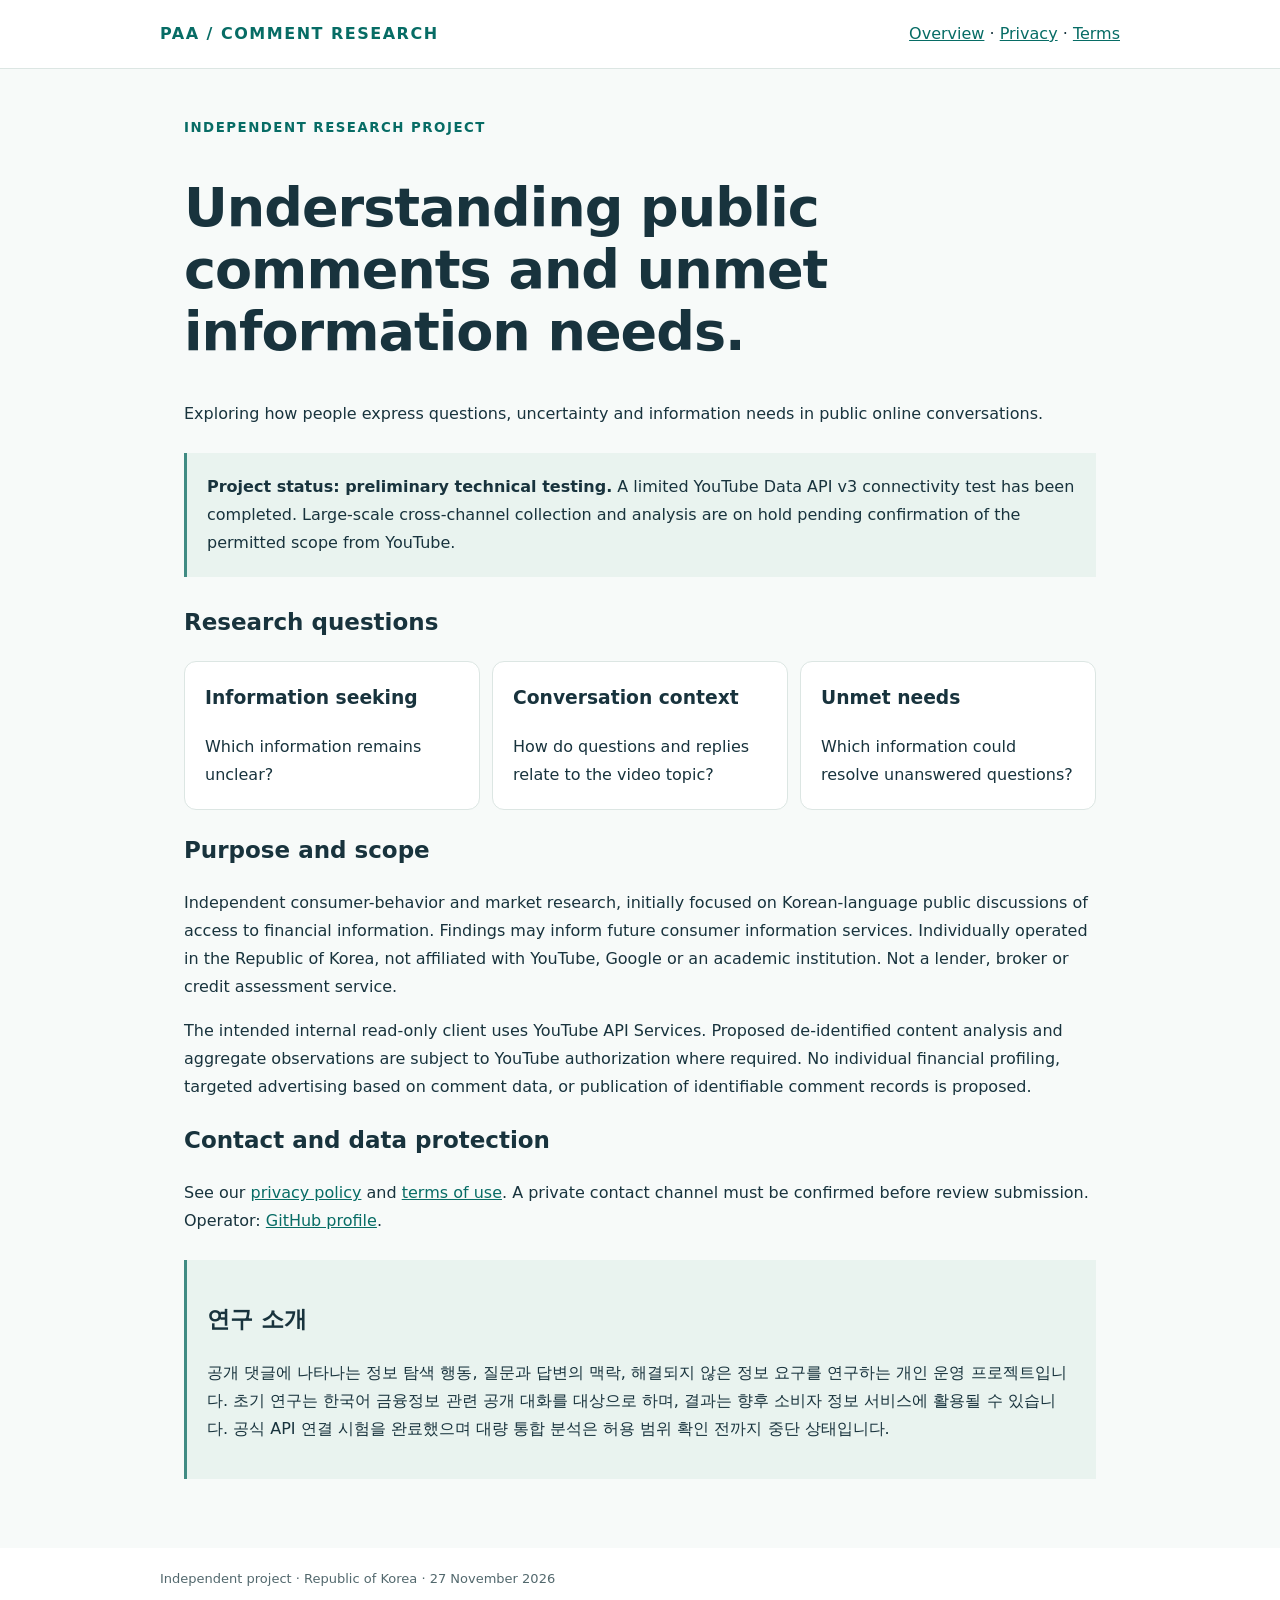
==== index.html @ 258e10ae "Add files via upload" ====
﻿<!doctype html><html lang="en"><meta charset="utf-8"><meta name="viewport" content="width=device-width,initial-scale=1"><title>PAA Comment Research</title><link rel="stylesheet" href="style.css"><header><b>PAA / COMMENT RESEARCH</b><nav><a href="index.html">Overview</a> · <a href="privacy.html">Privacy</a> · <a href="terms.html">Terms</a></nav></header><main><small>INDEPENDENT RESEARCH PROJECT</small><h1>Understanding public comments and unmet information needs.</h1><p>Exploring how people express questions, uncertainty and information needs in public online conversations.</p><aside><b>Project status: preliminary technical testing.</b> A limited YouTube Data API v3 connectivity test has been completed. Large-scale cross-channel collection and analysis are on hold pending confirmation of the permitted scope from YouTube.</aside><h2>Research questions</h2><section><article><h3>Information seeking</h3>Which information remains unclear?</article><article><h3>Conversation context</h3>How do questions and replies relate to the video topic?</article><article><h3>Unmet needs</h3>Which information could resolve unanswered questions?</article></section><h2>Purpose and scope</h2><p>Independent consumer-behavior and market research, initially focused on Korean-language public discussions of access to financial information. Findings may inform future consumer information services. Individually operated in the Republic of Korea, not affiliated with YouTube, Google or an academic institution. Not a lender, broker or credit assessment service.</p><p>The intended internal read-only client uses YouTube API Services. Proposed de-identified content analysis and aggregate observations are subject to YouTube authorization where required. No individual financial profiling, targeted advertising based on comment data, or publication of identifiable comment records is proposed.</p><h2>Contact and data protection</h2><p>See our <a href="privacy.html">privacy policy</a> and <a href="terms.html">terms of use</a>. A private contact channel must be confirmed before review submission. Operator: <a href="https://github.com/kmjj4269-metro">GitHub profile</a>.</p><aside lang="ko"><h2>연구 소개</h2><p>공개 댓글에 나타나는 정보 탐색 행동, 질문과 답변의 맥락, 해결되지 않은 정보 요구를 연구하는 개인 운영 프로젝트입니다. 초기 연구는 한국어 금융정보 관련 공개 대화를 대상으로 하며, 결과는 향후 소비자 정보 서비스에 활용될 수 있습니다. 공식 API 연결 시험을 완료했으며 대량 통합 분석은 허용 범위 확인 전까지 중단 상태입니다.</p></aside></main><footer>Independent project · Republic of Korea · 27 November 2026</footer></html>
---- style.css ----
﻿*{box-sizing:border-box}body{margin:0;background:#f7faf9;color:#18333d;font:16px/1.75 system-ui,sans-serif}header,footer{padding:20px max(24px,calc((100vw - 960px)/2));background:white;border-bottom:1px solid #dce6e3;display:flex;justify-content:space-between;gap:16px;flex-wrap:wrap}main{max-width:960px;margin:auto;padding:44px 24px}a{color:#076c65}small,header b{color:#076c65;font-weight:700;letter-spacing:1.5px}h1{font-size:clamp(32px,5vw,54px);line-height:1.15;letter-spacing:-1px}h2{font-size:23px}aside{margin:25px 0;padding:20px;background:#e9f3ef;border-left:3px solid #408b83}section{display:grid;grid-template-columns:repeat(3,1fr);gap:12px}article{background:white;padding:20px;border:1px solid #dce6e3;border-radius:12px}h3{margin-top:0}footer{font-size:13px;color:#52686d}@media(max-width:650px){section{grid-template-columns:1fr}main{padding-top:24px}}
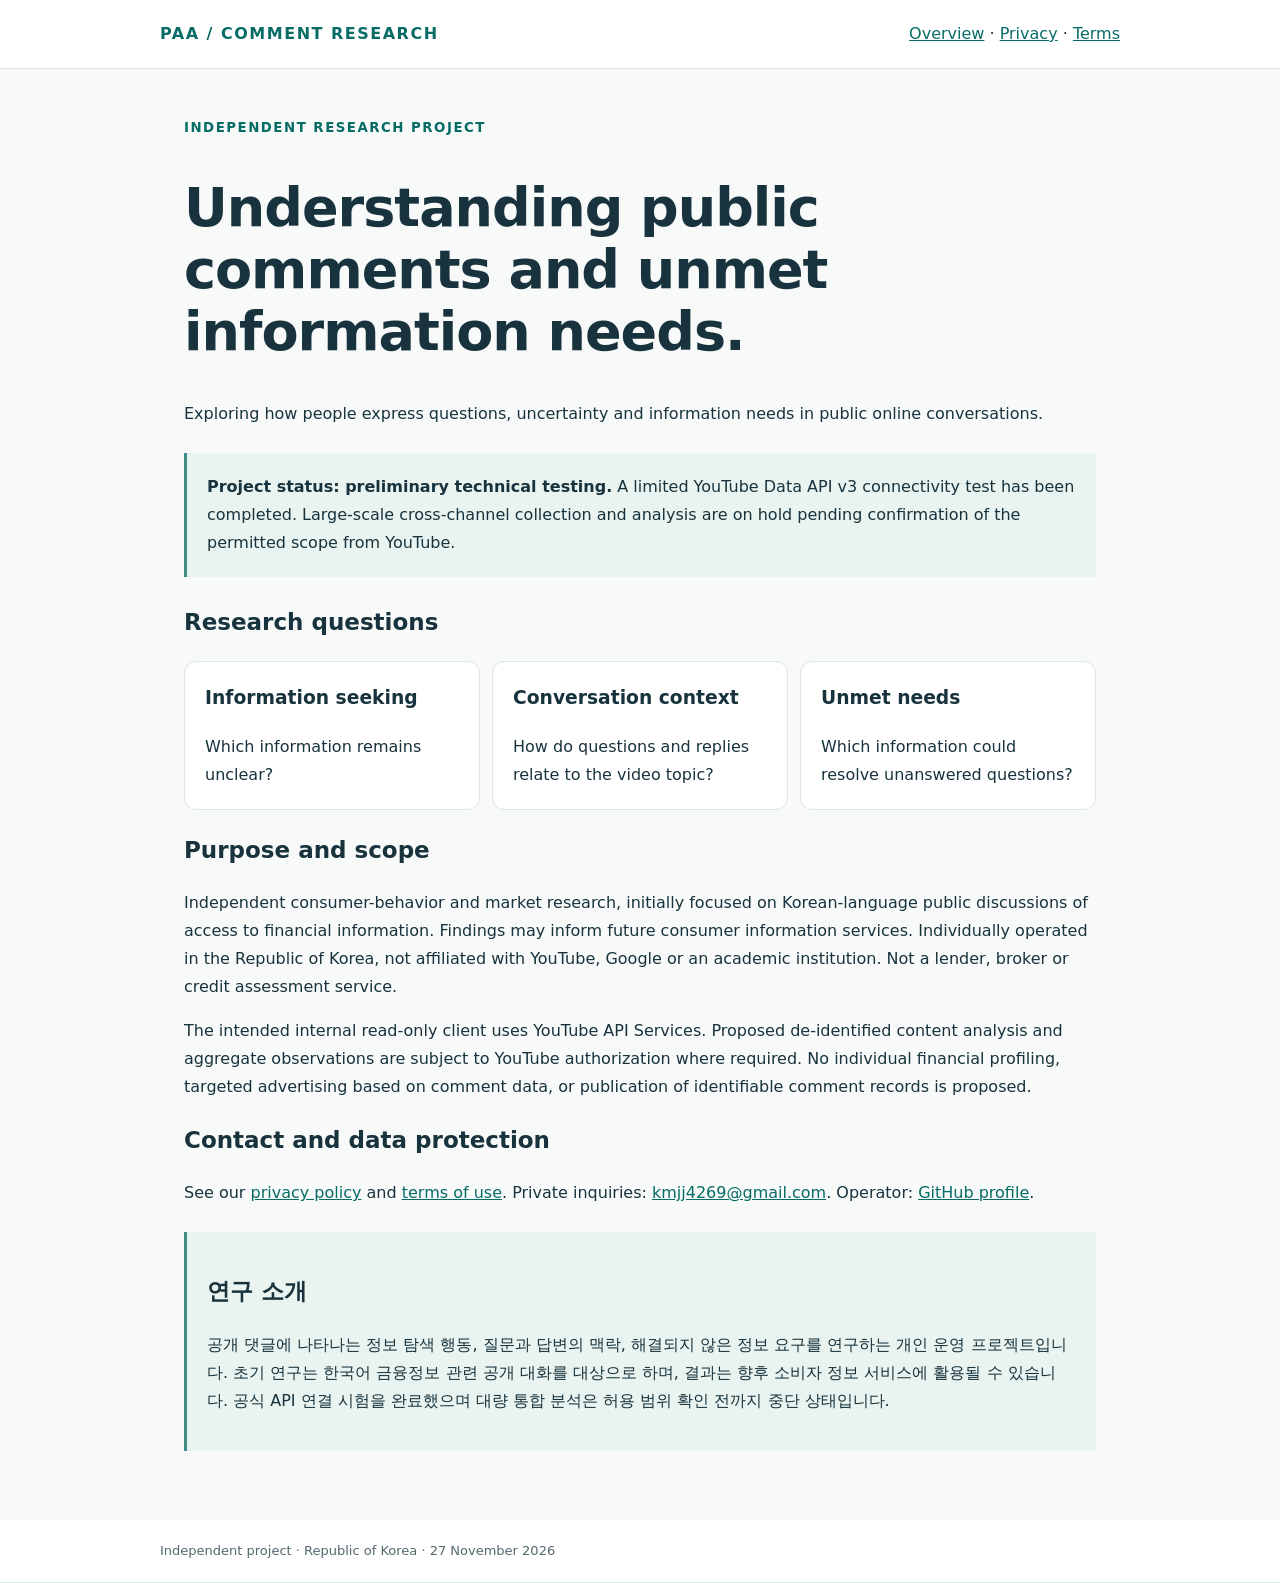
==== commit 0b806286: "Add files via upload" ====
--- a/index.html
+++ b/index.html
@@ -1 +1 @@
-﻿<!doctype html><html lang="en"><meta charset="utf-8"><meta name="viewport" content="width=device-width,initial-scale=1"><title>PAA Comment Research</title><link rel="stylesheet" href="style.css"><header><b>PAA / COMMENT RESEARCH</b><nav><a href="index.html">Overview</a> · <a href="privacy.html">Privacy</a> · <a href="terms.html">Terms</a></nav></header><main><small>INDEPENDENT RESEARCH PROJECT</small><h1>Understanding public comments and unmet information needs.</h1><p>Exploring how people express questions, uncertainty and information needs in public online conversations.</p><aside><b>Project status: preliminary technical testing.</b> A limited YouTube Data API v3 connectivity test has been completed. Large-scale cross-channel collection and analysis are on hold pending confirmation of the permitted scope from YouTube.</aside><h2>Research questions</h2><section><article><h3>Information seeking</h3>Which information remains unclear?</article><article><h3>Conversation context</h3>How do questions and replies relate to the video topic?</article><article><h3>Unmet needs</h3>Which information could resolve unanswered questions?</article></section><h2>Purpose and scope</h2><p>Independent consumer-behavior and market research, initially focused on Korean-language public discussions of access to financial information. Findings may inform future consumer information services. Individually operated in the Republic of Korea, not affiliated with YouTube, Google or an academic institution. Not a lender, broker or credit assessment service.</p><p>The intended internal read-only client uses YouTube API Services. Proposed de-identified content analysis and aggregate observations are subject to YouTube authorization where required. No individual financial profiling, targeted advertising based on comment data, or publication of identifiable comment records is proposed.</p><h2>Contact and data protection</h2><p>See our <a href="privacy.html">privacy policy</a> and <a href="terms.html">terms of use</a>. A private contact channel must be confirmed before review submission. Operator: <a href="https://github.com/kmjj4269-metro">GitHub profile</a>.</p><aside lang="ko"><h2>연구 소개</h2><p>공개 댓글에 나타나는 정보 탐색 행동, 질문과 답변의 맥락, 해결되지 않은 정보 요구를 연구하는 개인 운영 프로젝트입니다. 초기 연구는 한국어 금융정보 관련 공개 대화를 대상으로 하며, 결과는 향후 소비자 정보 서비스에 활용될 수 있습니다. 공식 API 연결 시험을 완료했으며 대량 통합 분석은 허용 범위 확인 전까지 중단 상태입니다.</p></aside></main><footer>Independent project · Republic of Korea · 27 November 2026</footer></html>
+<!doctype html><html lang="en"><meta charset="utf-8"><meta name="viewport" content="width=device-width,initial-scale=1"><title>PAA Comment Research</title><link rel="stylesheet" href="style.css"><header><b>PAA / COMMENT RESEARCH</b><nav><a href="index.html">Overview</a> · <a href="privacy.html">Privacy</a> · <a href="terms.html">Terms</a></nav></header><main><small>INDEPENDENT RESEARCH PROJECT</small><h1>Understanding public comments and unmet information needs.</h1><p>Exploring how people express questions, uncertainty and information needs in public online conversations.</p><aside><b>Project status: preliminary technical testing.</b> A limited YouTube Data API v3 connectivity test has been completed. Large-scale cross-channel collection and analysis are on hold pending confirmation of the permitted scope from YouTube.</aside><h2>Research questions</h2><section><article><h3>Information seeking</h3>Which information remains unclear?</article><article><h3>Conversation context</h3>How do questions and replies relate to the video topic?</article><article><h3>Unmet needs</h3>Which information could resolve unanswered questions?</article></section><h2>Purpose and scope</h2><p>Independent consumer-behavior and market research, initially focused on Korean-language public discussions of access to financial information. Findings may inform future consumer information services. Individually operated in the Republic of Korea, not affiliated with YouTube, Google or an academic institution. Not a lender, broker or credit assessment service.</p><p>The intended internal read-only client uses YouTube API Services. Proposed de-identified content analysis and aggregate observations are subject to YouTube authorization where required. No individual financial profiling, targeted advertising based on comment data, or publication of identifiable comment records is proposed.</p><h2>Contact and data protection</h2><p>See our <a href="privacy.html">privacy policy</a> and <a href="terms.html">terms of use</a>. Private inquiries: <a href="mailto:kmjj4269@gmail.com">kmjj4269@gmail.com</a>. Operator: <a href="https://github.com/kmjj4269-metro">GitHub profile</a>.</p><aside lang="ko"><h2>연구 소개</h2><p>공개 댓글에 나타나는 정보 탐색 행동, 질문과 답변의 맥락, 해결되지 않은 정보 요구를 연구하는 개인 운영 프로젝트입니다. 초기 연구는 한국어 금융정보 관련 공개 대화를 대상으로 하며, 결과는 향후 소비자 정보 서비스에 활용될 수 있습니다. 공식 API 연결 시험을 완료했으며 대량 통합 분석은 허용 범위 확인 전까지 중단 상태입니다.</p></aside></main><footer>Independent project · Republic of Korea · 27 November 2026</footer></html>
